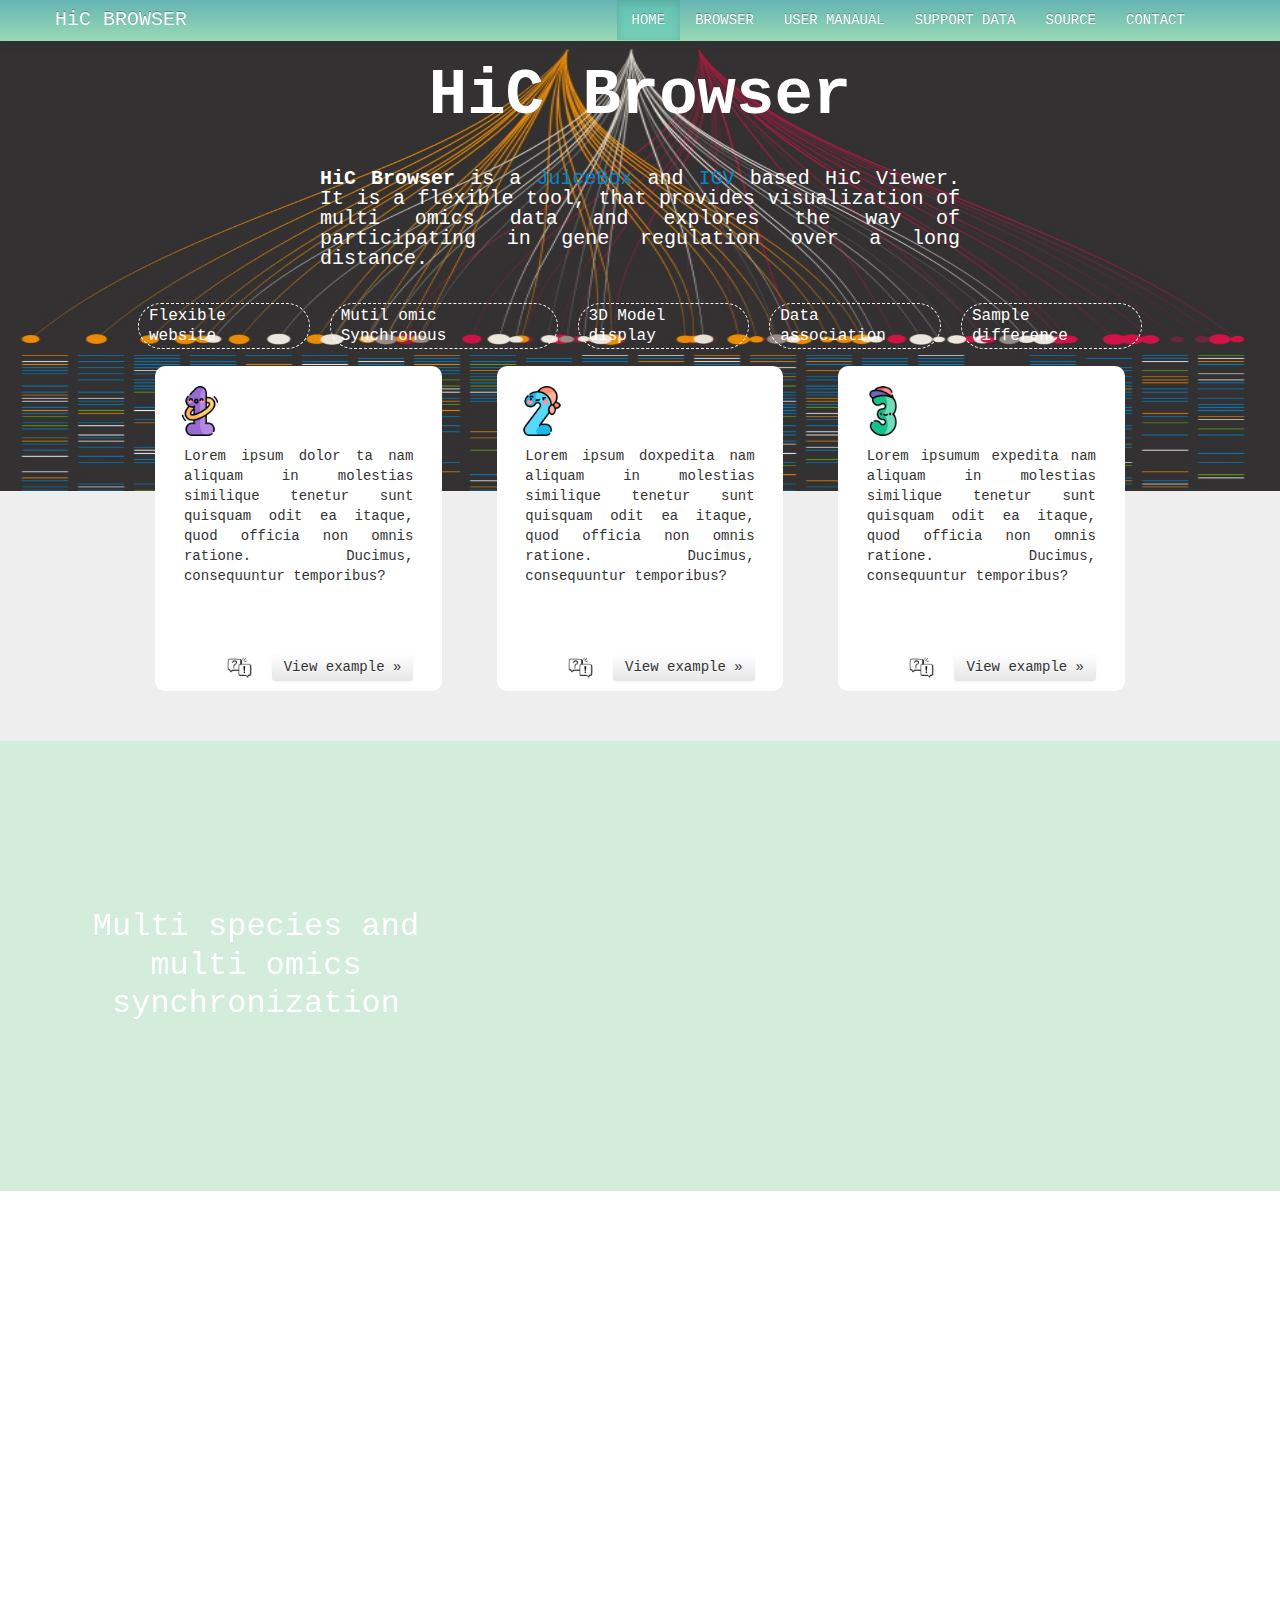
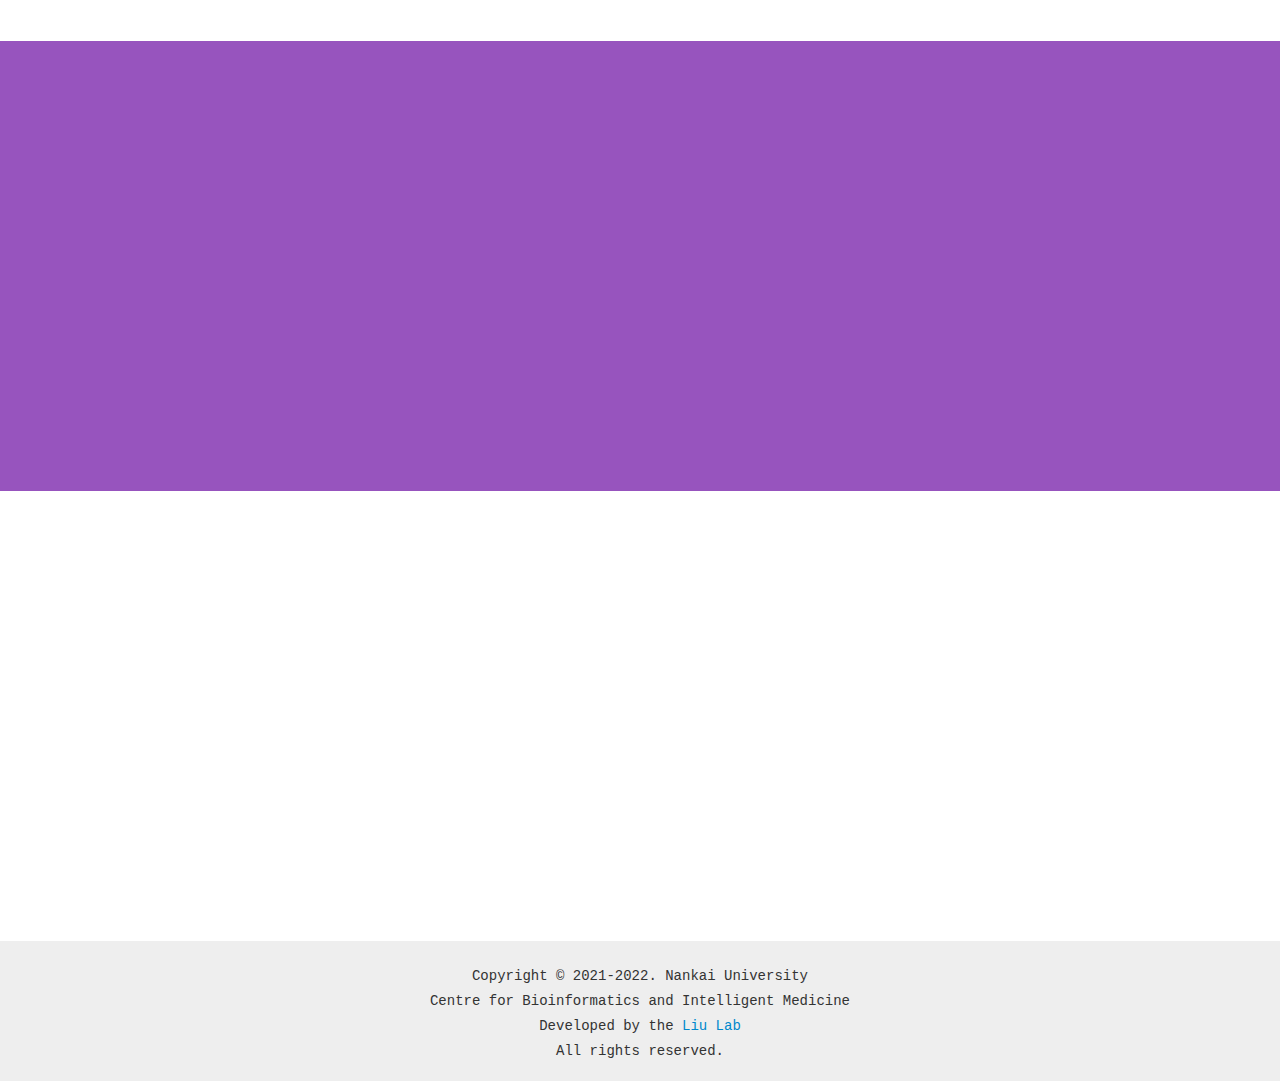
==== index.html @ 66b02592 "2022-11-15" ====
<!DOCTYPE html>
<html lang="en">
<head>
	<meta http-equiv="content-type" content="text/html; charset=UTF-8">
	<title>HiC Browser: a JuiceBox and IGV based viewer</title>
	<meta name="description" content="A new JavaScript library. It processes lists and produces Venn diagrams. It handles up to six input lists and presents results using classical or Edwards-Venn layouts. User interactions can be controlled and customized. Finally, jvenn can easily be embeded in a web page, allowing to have dynamic Venn diagrams."> 
	
	<meta name="viewport" content="width=device-width,initial-scale=1.0, minimum-scale=1.0, maximum-scalable=no"/>
	<!-- Les styles -->
	<link href="css/bootstrap.css" rel="stylesheet" media="screen">
	<link href="css/docs.css" rel="stylesheet" media="screen">
	<link href="css/prettify.css" rel="stylesheet" media="screen">
	<link href="css/bootstrap-responsive.css" rel="stylesheet" media="screen">
	<script type="text/javascript" src="js/jquery.min.js"></script>
	<script src="js/bootstrap.min.js"></script>
	<script src="js/prettify.js"></script>
	<link href="css/bootstrap.css" rel="stylesheet" media="screen">
	<link href="css/bootstrap-responsive.css" rel="stylesheet" media="screen">
	<script src="js/scrollreveal.min.js"></script>
	<style>
		body{
			overflow-x: hidden;
		}
	</style>
</head>
<body>
	<div class="navbar navbar-inverse navbar-fixed-top">
      	<div class="navbar-inner">
			<div class="container">
				<button type="button" class="btn btn-navbar" data-toggle="collapse" data-target=".nav-collapse">
					<span class="icon-bar"></span>
					<span class="icon-bar"></span>
					<span class="icon-bar"></span>
				</button>
				<a class="brand" href="./index.html">HiC BROWSER</a>
				<div class="nav-collapse collapse">
					<ul class="nav">
						<li class="active"><a href="./index.html">HOME</a></li>
						<li><a href="">BROWSER</a></li>
						<li><a href="./usermanual.html">USER MANAUAL</a></li>
						<li><a href="./data.html">SUPPORT DATA</a></li>
						<li><a href="">SOURCE</a></li>
						<li><a href="./contact.html">CONTACT</a></li>
					</ul>
				</div><!--/.nav-collapse -->
			</div>
		</div>
	</div>
	
	<div class="index-container">
		<div class="index-area1">
			<div class="area1-img">
				<img alt="banner" class="bannerBack" src="./img/bg01.jpg">
			</div>
			<div class="area1-info">
				<div class="area1-title">
					HiC Browser
				</div>
				<div class="area1-content">
					<span>
						<b>HiC Browser</b> is a <a href="http://www.aidenlab.org/juicebox/" target="_blank">JuiceBox</a> and 
						<a href=https://igv.org/" target="_blank">IGV</a> based HiC Viewer. 
						It is a flexible tool, that provides visualization of multi omics data and explores the way of participating in gene regulation over a long distance.
					</span>
				</div>
				<div class="area1-feature">
					<span>Flexible website</span>
					<span>Mutil omic Synchronous</span>
					<span>3D Model display</span>
					<span>Data association</span>
					<span>Sample difference</span>
				</div>
			</div>
			<div class="area1-cases">
				<div class="case">
					<div class="case-index">
						<img src="./img/1.png" alt="" class="src">
					</div>
					<div class="case-info">
						Lorem ipsum dolor ta nam aliquam in molestias similique tenetur sunt quisquam odit ea itaque, quod officia non omnis ratione. Ducimus, consequuntur temporibus?
					</div>
					<div class="case-go">
						<div class="case-tooltip" title="Read the user manual first!">
							<img src="./img/queries.png" alt="">
						</div>
						<a class="btn" href="">View example &raquo;</a>
					</div>
				</div>
				<div class="case">
					<div class="case-index">
						<img src="./img/2.png" alt="" class="src">
					</div>
					<div class="case-info">
						Lorem ipsum doxpedita nam aliquam in molestias similique tenetur sunt quisquam odit ea itaque, quod officia non omnis ratione. Ducimus, consequuntur temporibus?
					</div>
					<div class="case-go">
						<div class="case-tooltip" title="Read the user manual first!">
							<img src="./img/queries.png" alt="">
						</div>
						<a class="btn" href="">View example &raquo;</a>
					</div>
				</div>
				<div class="case">
					<div class="case-index">
						<img src="./img/3.png" alt="" class="src">
					</div>
					<div class="case-info">
						Lorem ipsumum expedita nam aliquam in molestias similique tenetur sunt quisquam odit ea itaque, quod officia non omnis ratione. Ducimus, consequuntur temporibus?
					</div>
					<div class="case-go">
						<div class="case-tooltip" title="Read the user manual first!">
							<img src="./img/queries.png" alt="">
						</div>
						<a class="btn" href="">View example &raquo;</a>
					</div>
				</div>
			</div>
		</div>
		<div class="index-area2">
			<div class="index-subtitle">
				<span>Multi species and multi omics synchronization</span>
			</div>
			<div class="index-img">
				<div class="img-box">
					<img class="img-fluid" src="./img/bg2.gif" alt="">
				</div>
			</div>
		</div>
		<div class="index-area3">
			<div class="index-img">
				<div class="img-box">
					<img class="img-fluid" src="./img/bg3.png" alt="">
				</div>
			</div>
			<div class="index-subtitle">
				<span>3D model viewer and synchronization</span>
			</div>
		</div>
		<div class="index-area5">
			<div class="index-subtitle">
				<span>Sampling variation</span>
			</div>
			<div class="index-img">
				<div class="img-box">
					<img class="img-fluid" src="./img/bg5.png" alt="">
				</div>
			</div>
		</div>
		<div class="index-area4">
			<div class="index-img">
				<div class="img-box">
					<img class="img-fluid" src="./img/bg4.png" alt="">
				</div>
			</div>
			<div class="index-subtitle">
				<span>Data association</span>
			</div>
		</div>
		
		<footer class="footer">
			<div>Copyright © 2021-2022. Nankai University</div>
			<div>Centre for Bioinformatics and Intelligent Medicine</div>
			<div>Developed by the <a href="http://bio.nankai.edu.cn" target="_blank">Liu Lab</a></div>
			<div>All rights reserved.</div>
		</footer>
    </div>
	<script>
		 let w = window.innerWidth;
		 if(w >= 900){
			const sr = ScrollReveal({
			origin: 'top',
			distance: '60px',
			duration: 2500,
			delay: 400,
			reset: false
		});
		sr.reveal(`.index-subtitle`, {delay:500, origin:"left"});
		sr.reveal(`.index-img`, {delay:700, origin:"right"});
		}
	</script>
</body>
</html>
---- css/docs.css ----
/*大屏幕*/
@media screen and (min-width: 1450px){
  .navbar .nav{
    margin-left: 40% !important;
  }
}

/*中型屏幕*/
@media screen and (max-width:1449px) and (min-width: 1200px){
  .navbar .nav{
    margin-left: 35% !important;
  }
  .area1-info .area1-feature span{
    font-size: 16px !important;
  }
}

/*mac pad等*/
@media screen and (max-width:1199px) and (min-width: 980px){
  .navbar .nav{
    margin-left: 20% !important;
  }
}

/*手机端*/
@media screen and (max-width: 1000px){
  .bs-docs-sidebar{
    display: none !important;
  }
  .span9{
    margin-left: calc(50% - 269px);
  }
  .index-area1{
    height: 300px !important;
  }
  .index-area1 .area1-info .area1-title{
    font-size: 2rem;
  }

  .index-area1 .area1-img{
    height: 300px !important;
  }
  .index-area1 .area1-content{
    display: none;
  }
  .index-area1 .area1-title{
    margin-top: 30%;
  }
  .index-area1 .area1-cases{
    display: none !important;
  }

  .area1-info .area1-feature{
    display: none !important;
  }
  .index-area2{
    flex-direction: column;
  }
  .index-area3{
    flex-direction: column;
  }
  .index-area4{
    flex-direction: column;
  }
  .index-area5{
    flex-direction: column;
  }
  .index-subtitle{
    width: 100% !important;
  }
  .index-img{
    height: 100% !important;
    width: 100% !important;
  }

  .index-img .img-box{
    height: 100%;
    width: 100%;
  }
}

html, body{
  font-family: Monaco, Menlo, Consolas, "Courier New", monospace;
  cursor: default;
  position: relative;
}

body::-webkit-scrollbar{
  width: 2px;
}

body::-webkit-scrollbar-track{
  background: rgba(0, 0, 0, .1);
  margin-top: 3px;
  margin-bottom: 3px;
}

body::-webkit-scrollbar-thumb{
  background: #299dcfc5;
}


.navbar .nav > li:hover{
  background: #64c9b6a6;
}
.footer{
  margin-top: 20px;
  margin-bottom: 20px;
  display: flex;
  flex-direction: column;
  align-items: center;
  justify-content: center;
}

.footer div{
  margin-top: 5px;
}

.contact-box {
  cursor: default;
  width: 100%;
  min-height: 60px;
  height: auto;
  margin-bottom: 30px;
  font-size: 18px;
  font-weight: 200;
  line-height: 30px;
  color: inherit;
  box-shadow: 0 5px 20px rgba(0,0,0,0.1);
  background-color: #fff;
  -webkit-border-radius: 10px;
     -moz-border-radius: 10px;
          border-radius: 10px;
}

.contact-card{
  position:relative;
  width:90%;
  margin-left:auto;
  margin-right: auto;
  margin-bottom: 10px;
  margin-top: 10px;
  padding-top: 15px;
  padding-bottom: 15px;
}

.index-box{
  cursor: default;
  width: 100%;
  min-height: 60px;
  height: auto;
  margin-bottom: 30px;
  margin-top: 100px;
  font-size: 18px;
  font-weight: 200;
  line-height: 30px;
  color: inherit;
  box-shadow: 0 5px 20px rgba(0,0,0,0.1);
  background-color: #fff;
  -webkit-border-radius: 10px;
     -moz-border-radius: 10px;
          border-radius: 10px;
}

.index-box .index-title{
  font-size: 3rem;
  font-weight: 600;
  padding-top: 20px;
  padding-left: 3%;
  padding-bottom: 20px;
}

.index-box .index-content{
  width: 94%;
  margin-left: auto;
  margin-right: auto;
}

.index-box .index-cite{
  position:relative;
  width: 96%;
  margin-left: auto;
  margin-right: auto;
  height: auto;
  padding:0px 5px 0 5px;
  background-color:#eee;
  border:1px solid lightgrey;
  border-radius:5px;
  margin-bottom: 0px;
}

.index-area1{
  margin-top: 41px;
  width: 100%;
  height: 650px;
  display: flex;
  flex-direction: column;
  justify-content: space-between;
  align-items: center;
  transform: translate(0,0);
}

.index-area1 .area1-info{
  width: 100%;
  height: 50%;
  display: flex;
  flex-direction: column;
  align-items: center;
  justify-content: space-around;
}

.area1-info .area1-title{
  font-size: 4rem;
  font-weight: 800;
  line-height: 1.2;
  color: white;
}
.area1-info .area1-content{
  width: 50%;
  font-size: 20px;
  text-align: justify;
  color: white;
}

.area1-info .area1-feature{
  width: 80%;
  color: white;
  display: flex;
  align-items: center;
  justify-content: center;
}


.area1-info .area1-feature span{
  font-size: 18px;
  margin-left: 10px;
  margin-right: 10px;
  padding-left: 10px;
  padding-right: 10px;
  padding-top: 2px;
  padding-bottom: 2px;
  border: 1px dashed #fff;
  border-radius: 3rem;
}
.area1-info .area1-feature span:hover{
  background-color: rgb(77, 122, 163);
}

.index-area1 .area1-cases{
  height: 50%;
  width: 80%;
  display: flex;
  flex-direction: row;
  align-items: center;
  justify-content: space-around;
}

.case{
  cursor: pointer;
  width: 28%;
  height: 100%;
  background-color: white;
  border-radius: 10px;
  display: flex;
  flex-direction: column;
}


.case .case-index{
  margin-left: 20px;
  margin-top: 20px;
  height: 50px;
  width: 50px;
}

.case .case-info{
  width: 80%;
  height: 80%;
  margin-left: auto;
  margin-right: auto;
  margin-top: 10px;
  text-align: justify;
  overflow: hidden;
}

.case .case-go{
  margin-bottom: 10px;
  width: 80%;
  margin-left: auto;
  margin-right: auto;
  display: flex;
  justify-content: flex-end;
  align-items: center;
}
.case-tooltip{
  width: 25px;
  height: 25px;
  margin-right: 20px;
  cursor: help;
}
.index-area1 .area1-img{
  position: absolute;
  top: 0px;
  height: 450px;
  width: 100%;
  overflow: hidden;
  z-index: -1;
}
.area1-img .bannerBack{
  width: 100%;
  height: 100%;
  position: absolute;
  bottom: 0px;
  z-index: -1;
}

.index-area2{
  width: 100%;
  height: 450px;
  background-color: #d4edda;
  display: flex;
  margin-top: 50px;
}

.index-subtitle{
  width: 40%;
  display: flex;
  align-items: center;
  justify-content: center;
}

.index-subtitle span{
  font-size: 2rem;
  line-height: 1.2;
  color: white;
  margin: 50px;
  text-align: center;
}

.index-img{
  width: 60%;
  display: flex;
  align-items: center;
  justify-content: center;
}

.img-box{
  overflow: hidden;
  display: flex;
  align-items: center;
  justify-content: center;
  height: 80%;
  width: 80%;
}

.index-img img{
  width: 80%;
  margin-left: auto;
  margin-right: auto;
  border-radius: 8px;
}

.index-area3{
  width: 100%;
  height: 450px;
  background-color: white;
  display: flex;
}

.index-area3 .index-subtitle span{
  color: black !important;
}

.index-area4{
  width: 100%;
  height: 450px;
  background-color: white;
  display: flex;
  color: black;
}
.index-area4 .index-subtitle span{
  color: black !important;
}

.index-area5{
  width: 100%;
  height: 450px;
  background-color: rgb(151, 84, 190);
  display: flex;
}

section {
  margin-top: 30px;
  background-color: white;
  border-radius: 10px;
  box-shadow: 0 5px 20px rgba(0,0,0,0.05);
  padding-left: 20px;
  padding-right: 20px;
  padding-bottom: 10px;
  cursor: default;
}
.warning{
  color: red;
}
.info{
  color: #cbaa0b;
}
section > h4{
  font-size: 20px;
  padding-bottom: 4px;
  padding-top: 10px;
  padding-bottom: 10px;
}
.bghl{
  background-color: rgba(224, 66, 74, 0.281);
  padding-left: 10px;
  padding-right: 10px;
  padding-top: 2px;
  padding-bottom: 2px;
}
.span9{
  margin-top: 40px;
}

section > .page-header{
    font-size: 32px;
    font-weight: bold;
    margin-bottom: 12px;
    padding-bottom: 4px;
    border-bottom-color: #F8CBAD;
    border-bottom-style: solid;
    border-bottom-width: medium;
    padding-top: 20px;
    padding-left: 20px;
    padding-bottom: 20px;
}
section > .page-header,
section > .lead {
  color: #5a5a5a;
}
section > ul li {
  margin-bottom: 5px;
}
.page-header span{
  font-size: 10px;
  margin-left: 0%;
}
.ref{
  width: 10px;
  height: 10px;
  color: blue;
  cursor: pointer;
}
.div-table{
  width: 98%;
  padding-top: 10px;
  padding-bottom: 10px;
  padding-left: 7px;
  padding-right: 7px;
  background-color: #f7f7f9;
  border-radius: 5px;
  display: flex;
  align-items: center;
  justify-content: space-between;
  margin-bottom: 10px;
  margin-top: 10px;
  font-family: Monaco, Menlo, Consolas, "Courier New", monospace;
  flex-direction: column;
  border: 1px solid rgb(214, 214, 214);
}

.div-line{
  margin-top: 5px;
  width: 100%;
  display: flex;
  flex-direction: row;
}
.div-line span{
  overflow: hidden;
  white-space: nowrap;
  padding-left: 15px;
  padding-right: 15px;
  text-overflow: ellipsis;
}

.div-line .line{
  width: 100%;
  height: 1px;
  background-color: #eee;
}
.div-line span:nth-child(1){
  text-align: left;
  width: 13%;
  cursor: default;
}
.div-line span:nth-child(2){
  text-align: left;
  width: 62%;
  cursor: pointer;
}
.div-line span:nth-child(3){
  text-align: left;
  width: 25%;
  cursor: pointer;
}
/* Social proof buttons from GitHub & Twitter */
.bs-docs-social {
  padding: 15px 0;
  text-align: center;
  background-color: #f5f5f5;
  border-top: 1px solid #fff;
  border-bottom: 1px solid #ddd;
}

/* Quick links on Home */
.bs-docs-social-buttons {
  margin-left: 0;
  margin-bottom: 0;
  padding-left: 0;
  list-style: none;
}
.bs-docs-social-buttons li {
  display: inline-block;
  padding: 5px 8px;
  line-height: 1;
  *display: inline;
  *zoom: 1;
}

/* Base class */
.bs-docs-example {
  position: relative;
  margin: 15px 0;
  padding: 39px 19px 14px;
  *padding-top: 19px;
  background-color: #fff;
  border: 1px solid #ddd;
  -webkit-border-radius: 4px;
     -moz-border-radius: 4px;
          border-radius: 4px;
}

/* Echo out a label for the example */
.bs-docs-example:after {
  content: "Example";
  position: absolute;
  top: -1px;
  left: -1px;
  padding: 3px 7px;
  font-size: 12px;
  font-weight: bold;
  background-color: #f5f5f5;
  border: 1px solid #ddd;
  color: #9da0a4;
  -webkit-border-radius: 4px 0 4px 0;
     -moz-border-radius: 4px 0 4px 0;
          border-radius: 4px 0 4px 0;
}

/* Remove spacing between an example and it's code */
.bs-docs-example + .prettyprint {
  margin-top: -20px;
  padding-top: 15px;
}

/* Tweak examples
------------------------- */
.bs-docs-example > p:last-child {
  margin-bottom: 0;
}
.bs-docs-example .table,
.bs-docs-example .progress,
.bs-docs-example .well,
.bs-docs-example .alert,
.bs-docs-example .hero-unit,
.bs-docs-example .pagination,
.bs-docs-example .navbar,
.bs-docs-example > .nav,
.bs-docs-example blockquote {
  margin-bottom: 5px;
}
.bs-docs-example .pagination {
  margin-top: 0;
}
.bs-navbar-top-example,
.bs-navbar-bottom-example {
  z-index: 1;
  padding: 0;
  height: 90px;
  overflow: hidden; /* cut the drop shadows off */
}
.bs-navbar-top-example .navbar-fixed-top,
.bs-navbar-bottom-example .navbar-fixed-bottom {
  margin-left: 0;
  margin-right: 0;
}
.bs-navbar-top-example {
  -webkit-border-radius: 0 0 4px 4px;
     -moz-border-radius: 0 0 4px 4px;
          border-radius: 0 0 4px 4px;
}
.bs-navbar-top-example:after {
  top: auto;
  bottom: -1px;
  -webkit-border-radius: 0 4px 0 4px;
     -moz-border-radius: 0 4px 0 4px;
          border-radius: 0 4px 0 4px;
}
.bs-navbar-bottom-example {
  -webkit-border-radius: 4px 4px 0 0;
     -moz-border-radius: 4px 4px 0 0;
          border-radius: 4px 4px 0 0;
}
.bs-navbar-bottom-example .navbar {
  margin-bottom: 0;
}
form.bs-docs-example {
  padding-bottom: 19px;
}

/* Images */
.bs-docs-example-images img {
  margin: 10px;
  display: inline-block;
}

/* Tooltips */
.bs-docs-tooltip-examples {
  text-align: center;
  margin: 0 0 10px;
  list-style: none;
}
.bs-docs-tooltip-examples li {
  display: inline;
  padding: 0 10px;
}

/* Popovers */
.bs-docs-example-popover {
  padding-bottom: 24px;
  background-color: #f9f9f9;
}
.bs-docs-example-popover .popover {
  position: relative;
  display: block;
  float: left;
  width: 260px;
  margin: 20px;
}

/* Dropdowns */
.bs-docs-example-submenus {
  min-height: 180px;
}
.bs-docs-example-submenus > .pull-left + .pull-left {
  margin-left: 20px;
}
.bs-docs-example-submenus .dropup > .dropdown-menu,
.bs-docs-example-submenus .dropdown > .dropdown-menu {
  display: block;
  position: static;
  margin-bottom: 5px;
  *width: 180px;
}

/* Sidenav for Docs
-------------------------------------------------- */

.bs-docs-sidenav {
  width: 228px;
  margin: 30px 0 0;
  padding: 0;
  background-color: #fff;
  -webkit-border-radius: 6px;
     -moz-border-radius: 6px;
          border-radius: 6px;
  -webkit-box-shadow: 0 1px 4px rgba(0,0,0,.065);
     -moz-box-shadow: 0 1px 4px rgba(0,0,0,.065);
          box-shadow: 0 1px 4px rgba(0,0,0,.065);
}
.bs-docs-sidenav > li > a {
  display: block;
  width: 190px \9;
  margin: 0 0 -1px;
  padding: 8px 14px;
  border: 1px solid #e5e5e5;
}
.bs-docs-sidenav > li:first-child > a {
  -webkit-border-radius: 6px 6px 0 0;
     -moz-border-radius: 6px 6px 0 0;
          border-radius: 6px 6px 0 0;
}
.bs-docs-sidenav > li:last-child > a {
  -webkit-border-radius: 0 0 6px 6px;
     -moz-border-radius: 0 0 6px 6px;
          border-radius: 0 0 6px 6px;
}
.bs-docs-sidenav > .active > a {
  position: relative;
  z-index: 2;
  padding: 9px 15px;
  border: 0;
  text-shadow: 0 1px 0 rgba(0,0,0,.15);
  -webkit-box-shadow: inset 1px 0 0 rgba(0,0,0,.1), inset -1px 0 0 rgba(0,0,0,.1);
     -moz-box-shadow: inset 1px 0 0 rgba(0,0,0,.1), inset -1px 0 0 rgba(0,0,0,.1);
          box-shadow: inset 1px 0 0 rgba(0,0,0,.1), inset -1px 0 0 rgba(0,0,0,.1);
}
/* Chevrons */
.bs-docs-sidenav .icon-chevron-right {
  float: right;
  margin-top: 2px;
  margin-right: -6px;
  opacity: .25;
}
.bs-docs-sidenav > li > a:hover {
  background-color: #f5f5f5;
}
.bs-docs-sidenav a:hover .icon-chevron-right {
  opacity: .5;
}
.bs-docs-sidenav .active .icon-chevron-right,
.bs-docs-sidenav .active a:hover .icon-chevron-right {
  background-image: url(../img/glyphicons-halflings-white.png);
  opacity: 1;
}
.bs-docs-sidenav.affix {
  top: 40px;
}
.bs-docs-sidenav.affix-bottom {
  position: absolute;
  top: auto;
  bottom: 270px;
}
---- css/prettify.css ----
.com { color: #93a1a1; }
.lit { color: #195f91; }
.pun, .opn, .clo { color: #93a1a1; }
.fun { color: #dc322f; }
.str, .atv { color: #D14; }
.kwd, .prettyprint .tag { color: #1e347b; }
.typ, .atn, .dec, .var { color: teal; }
.pln { color: #48484c; }

.prettyprint {
  padding: 8px;
  background-color: #f7f7f9;
  border: 1px solid #e1e1e8;
}
.prettyprint.linenums {
  -webkit-box-shadow: inset 40px 0 0 #fbfbfc, inset 41px 0 0 #ececf0;
     -moz-box-shadow: inset 40px 0 0 #fbfbfc, inset 41px 0 0 #ececf0;
          box-shadow: inset 40px 0 0 #fbfbfc, inset 41px 0 0 #ececf0;
}

/* Specify class=linenums on a pre to get line numbering */
ol.linenums {
  margin: 0 0 0 33px; /* IE indents via margin-left */
}
ol.linenums li {
  padding-left: 12px;
  color: #bebec5;
  line-height: 20px;
  text-shadow: 0 1px 0 #fff;
}
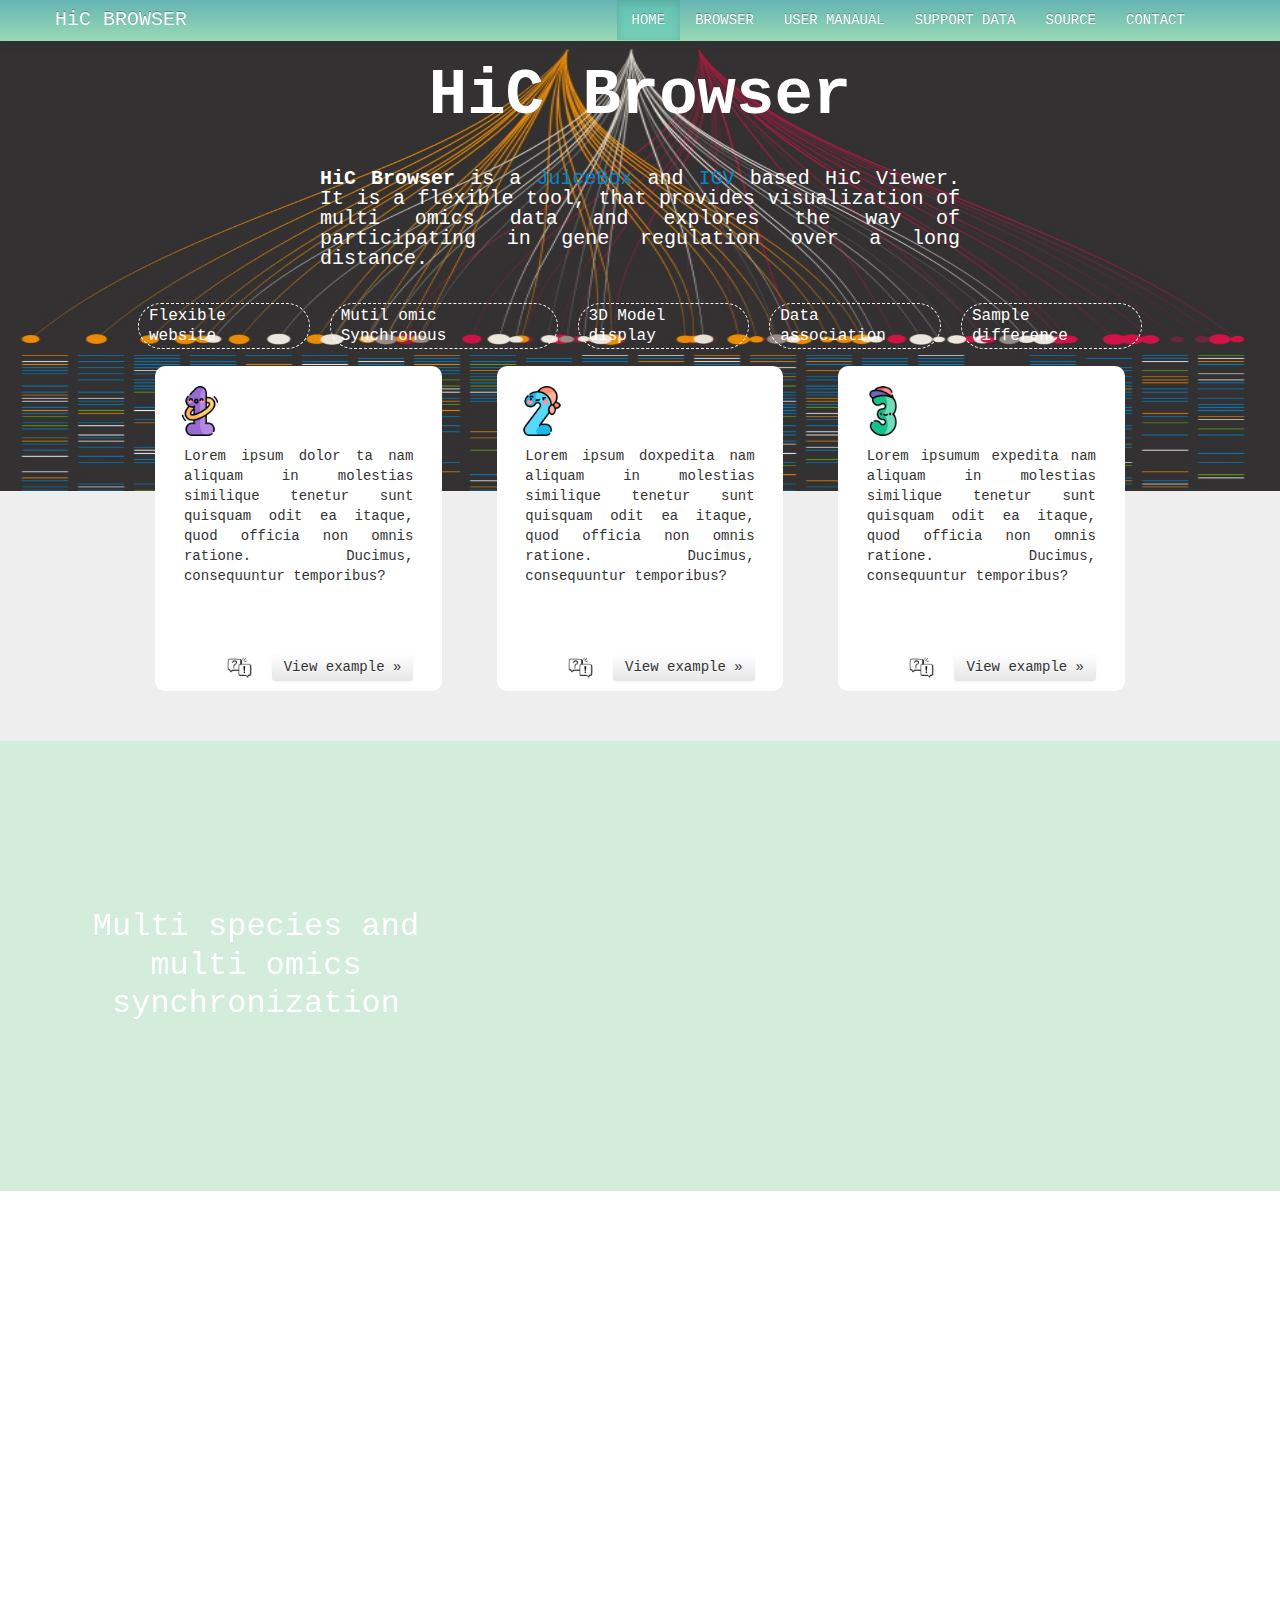
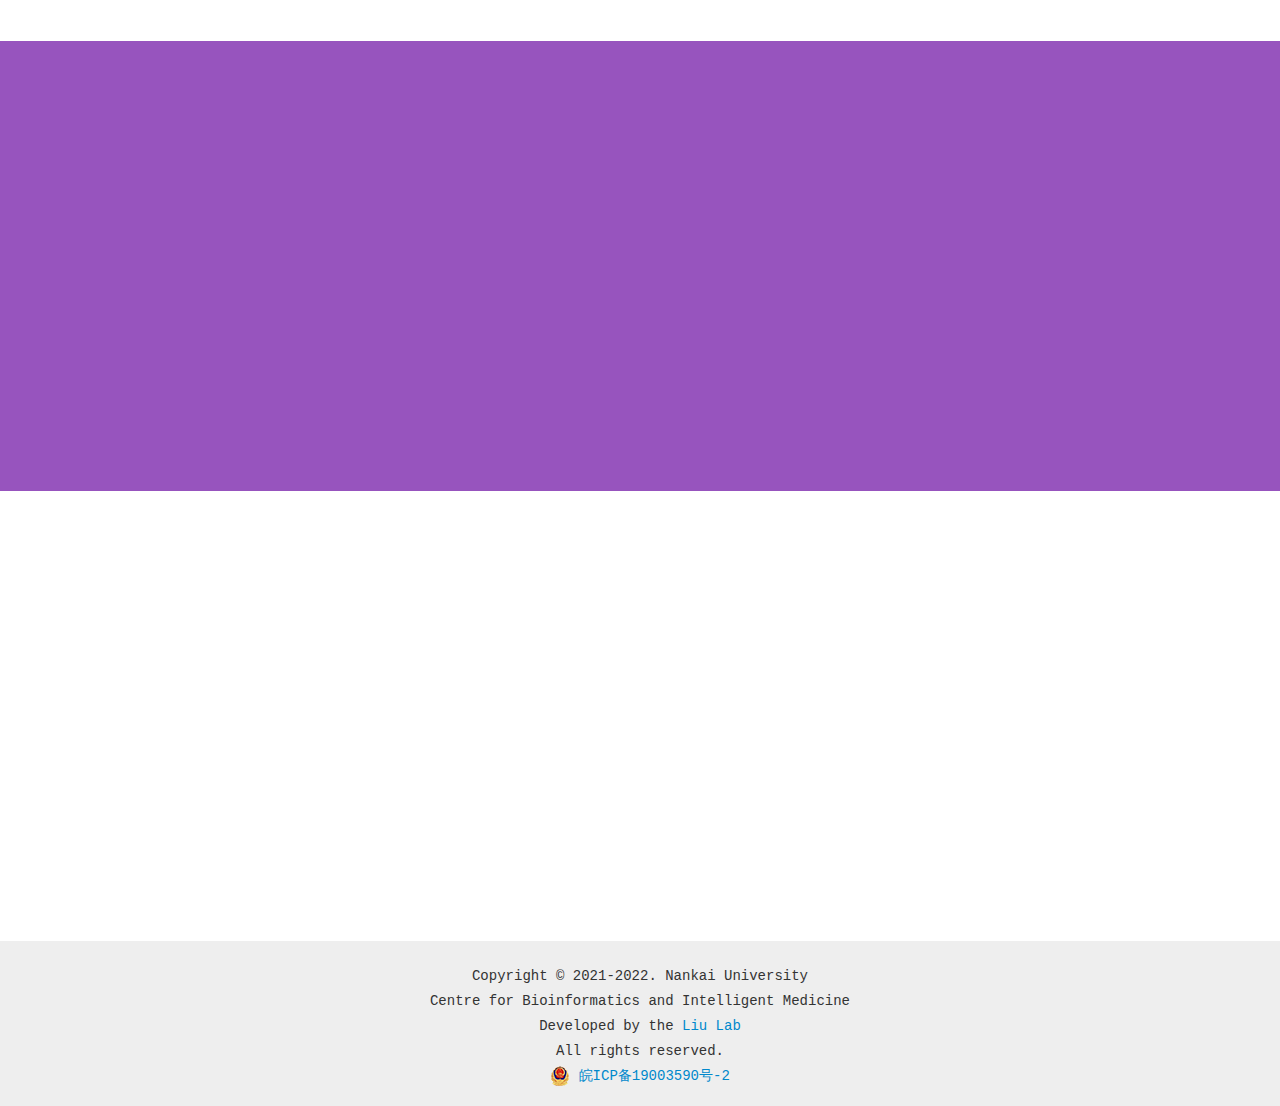
==== commit 52a0209f: "2022-11-18" ====
--- a/index.html
+++ b/index.html
@@ -39,7 +39,7 @@
 						<li><a href="">BROWSER</a></li>
 						<li><a href="./usermanual.html">USER MANAUAL</a></li>
 						<li><a href="./data.html">SUPPORT DATA</a></li>
-						<li><a href="">SOURCE</a></li>
+						<li><a href="https://github.com/nkulpj/hicbrowser" target="_blank">SOURCE</a></li>
 						<li><a href="./contact.html">CONTACT</a></li>
 					</ul>
 				</div><!--/.nav-collapse -->
@@ -162,6 +162,12 @@
 			<div>Centre for Bioinformatics and Intelligent Medicine</div>
 			<div>Developed by the <a href="http://bio.nankai.edu.cn" target="_blank">Liu Lab</a></div>
 			<div>All rights reserved.</div>
+			<div class="beian">
+                <a href="https://beian.miit.gov.cn/" target="_blank">
+                    <img src="./img/beian.png">
+                    <span>皖ICP备19003590号-2</span>
+                </a>
+            </div>
 		</footer>
     </div>
 	<script>
--- a/css/docs.css
+++ b/css/docs.css
@@ -263,6 +263,11 @@
   border-radius: 10px;
   display: flex;
   flex-direction: column;
+  transition: transform 0.5s ease-in-out;
+}
+
+.case:hover{
+  transform: translateY(-10px);
 }
 
 
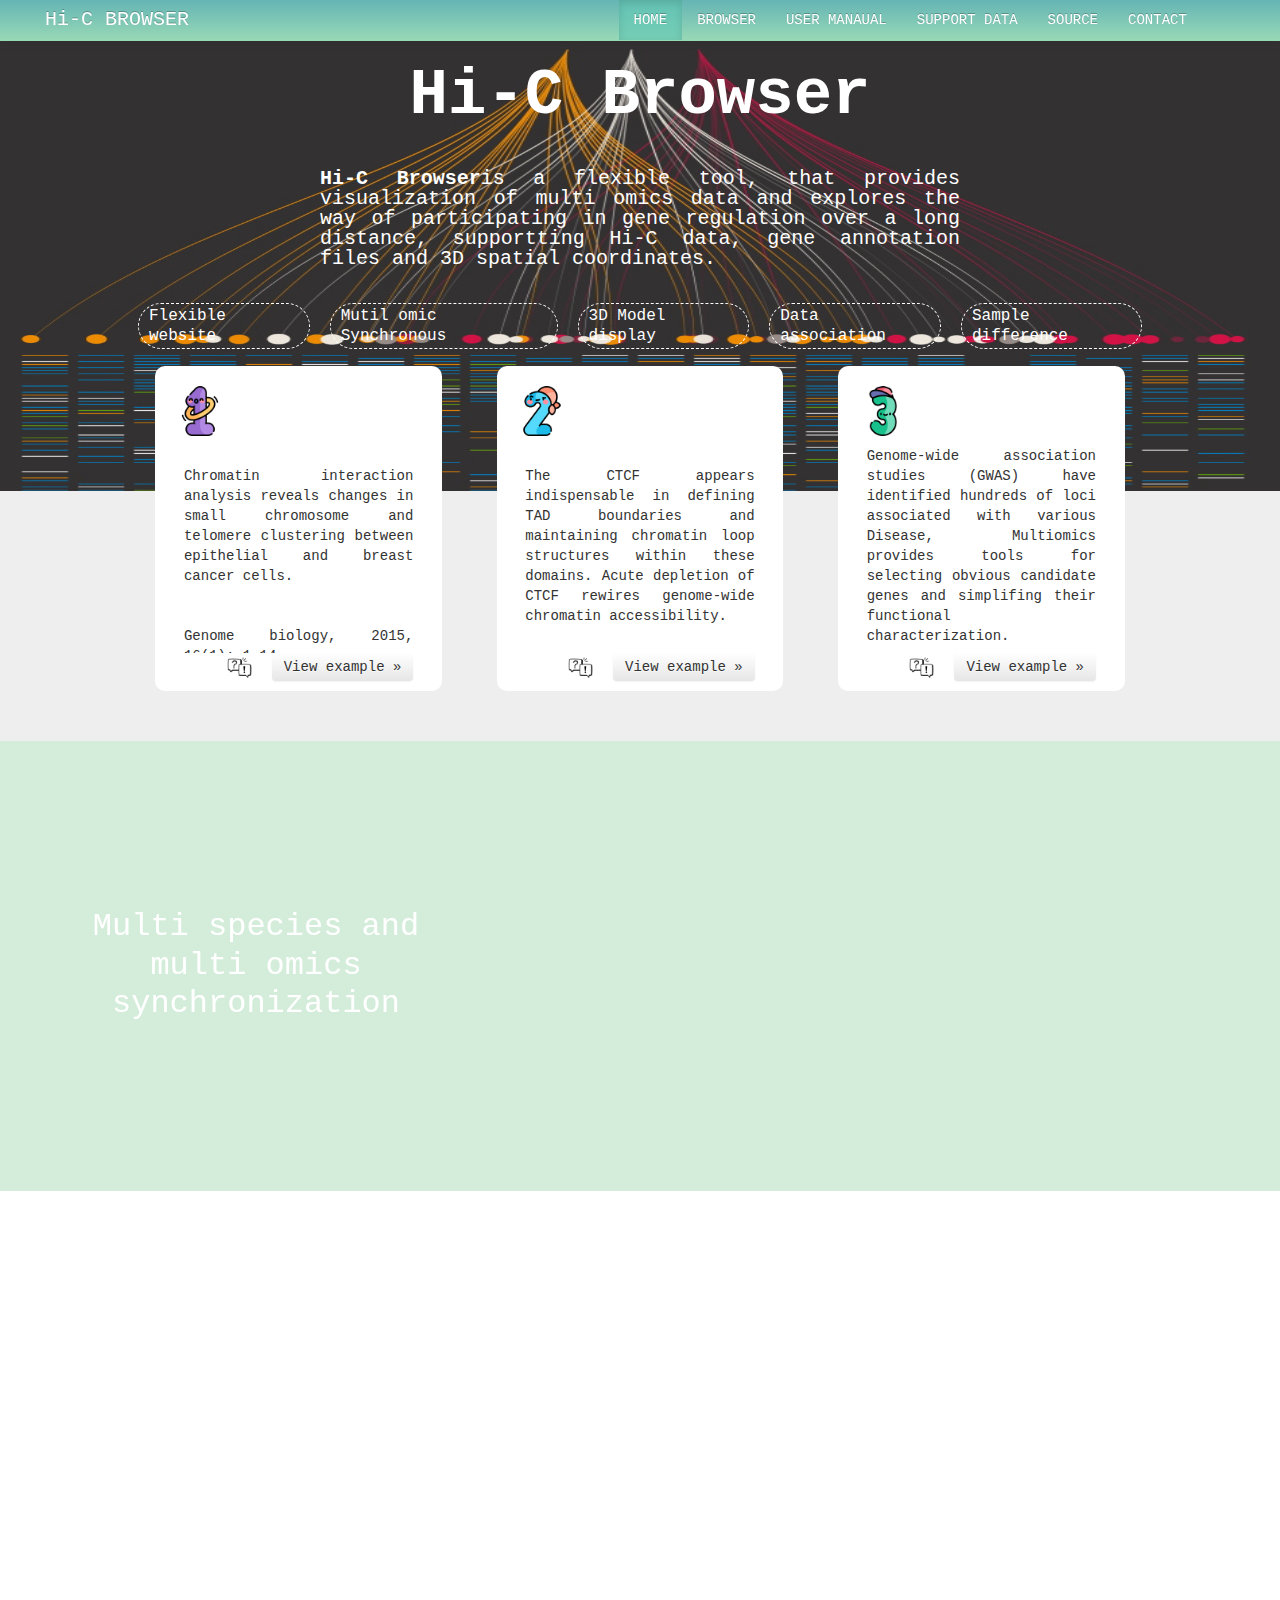
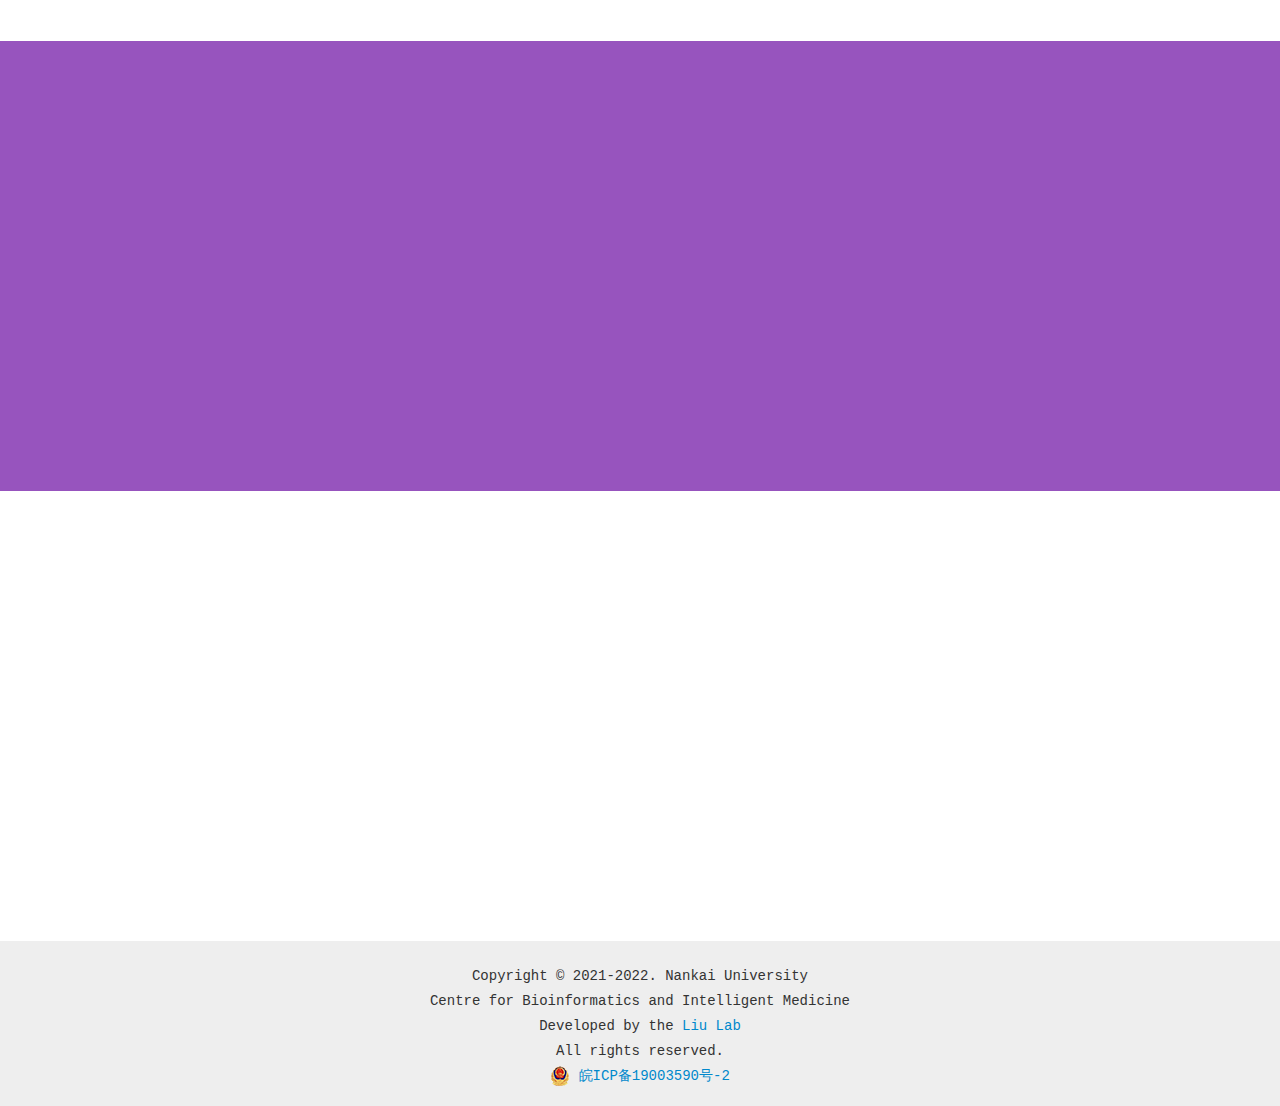
==== commit e5331cd5: "2022-11-24" ====
--- a/index.html
+++ b/index.html
@@ -2,7 +2,7 @@
 <html lang="en">
 <head>
 	<meta http-equiv="content-type" content="text/html; charset=UTF-8">
-	<title>HiC Browser: a JuiceBox and IGV based viewer</title>
+	<title>Hi-C Browser: a Flexible and Synchronous Multi Omics Browser </title>
 	<meta name="description" content="A new JavaScript library. It processes lists and produces Venn diagrams. It handles up to six input lists and presents results using classical or Edwards-Venn layouts. User interactions can be controlled and customized. Finally, jvenn can easily be embeded in a web page, allowing to have dynamic Venn diagrams."> 
 	
 	<meta name="viewport" content="width=device-width,initial-scale=1.0, minimum-scale=1.0, maximum-scalable=no"/>
@@ -32,11 +32,11 @@
 					<span class="icon-bar"></span>
 					<span class="icon-bar"></span>
 				</button>
-				<a class="brand" href="./index.html">HiC BROWSER</a>
+				<a class="brand" href="./index.html">Hi-C BROWSER</a>
 				<div class="nav-collapse collapse">
 					<ul class="nav">
 						<li class="active"><a href="./index.html">HOME</a></li>
-						<li><a href="">BROWSER</a></li>
+						<li><a href="/browser" target="_blank">BROWSER</a></li>
 						<li><a href="./usermanual.html">USER MANAUAL</a></li>
 						<li><a href="./data.html">SUPPORT DATA</a></li>
 						<li><a href="https://github.com/nkulpj/hicbrowser" target="_blank">SOURCE</a></li>
@@ -54,13 +54,12 @@
 			</div>
 			<div class="area1-info">
 				<div class="area1-title">
-					HiC Browser
+					Hi-C Browser
 				</div>
 				<div class="area1-content">
 					<span>
-						<b>HiC Browser</b> is a <a href="http://www.aidenlab.org/juicebox/" target="_blank">JuiceBox</a> and 
-						<a href=https://igv.org/" target="_blank">IGV</a> based HiC Viewer. 
-						It is a flexible tool, that provides visualization of multi omics data and explores the way of participating in gene regulation over a long distance.
+						<b>Hi-C Browser</b>is a flexible tool, that provides visualization of multi omics data and explores the way of participating in gene regulation over a long distance,
+						supportting Hi-C data, gene annotation files and 3D spatial coordinates.
 					</span>
 				</div>
 				<div class="area1-feature">
@@ -77,13 +76,17 @@
 						<img src="./img/1.png" alt="" class="src">
 					</div>
 					<div class="case-info">
-						Lorem ipsum dolor ta nam aliquam in molestias similique tenetur sunt quisquam odit ea itaque, quod officia non omnis ratione. Ducimus, consequuntur temporibus?
+
+						<br>
+						Chromatin interaction analysis reveals changes in small chromosome and telomere clustering between epithelial and breast cancer cells.
+						<hr>
+						Genome biology, 2015, 16(1): 1-14.
 					</div>
 					<div class="case-go">
 						<div class="case-tooltip" title="Read the user manual first!">
 							<img src="./img/queries.png" alt="">
 						</div>
-						<a class="btn" href="">View example &raquo;</a>
+						<a class="btn" href="/browser?example=100010" target="_blank">View example &raquo;</a>
 					</div>
 				</div>
 				<div class="case">
@@ -91,13 +94,15 @@
 						<img src="./img/2.png" alt="" class="src">
 					</div>
 					<div class="case-info">
-						Lorem ipsum doxpedita nam aliquam in molestias similique tenetur sunt quisquam odit ea itaque, quod officia non omnis ratione. Ducimus, consequuntur temporibus?
+						<br>
+						The CTCF appears indispensable in defining TAD boundaries and maintaining chromatin loop structures within these domains.
+						Acute depletion of CTCF rewires genome-wide chromatin accessibility.
 					</div>
 					<div class="case-go">
 						<div class="case-tooltip" title="Read the user manual first!">
 							<img src="./img/queries.png" alt="">
 						</div>
-						<a class="btn" href="">View example &raquo;</a>
+						<a class="btn" href="/browser?example=100020" target="_blank">View example &raquo;</a>
 					</div>
 				</div>
 				<div class="case">
@@ -105,13 +110,14 @@
 						<img src="./img/3.png" alt="" class="src">
 					</div>
 					<div class="case-info">
-						Lorem ipsumum expedita nam aliquam in molestias similique tenetur sunt quisquam odit ea itaque, quod officia non omnis ratione. Ducimus, consequuntur temporibus?
+						Genome-wide association studies (GWAS) have identified hundreds of loci associated with	various Disease,
+						Multiomics provides tools for selecting obvious candidate genes and simplifing their functional characterization.
 					</div>
 					<div class="case-go">
 						<div class="case-tooltip" title="Read the user manual first!">
 							<img src="./img/queries.png" alt="">
 						</div>
-						<a class="btn" href="">View example &raquo;</a>
+						<a class="btn" href="/browser?example=100030" target="_blank">View example &raquo;</a>
 					</div>
 				</div>
 			</div>
--- a/css/docs.css
+++ b/css/docs.css
@@ -114,6 +114,8 @@
 
 .footer div{
   margin-top: 5px;
+  text-align: center;
+  white-space: nowrap;
 }
 
 .contact-box {
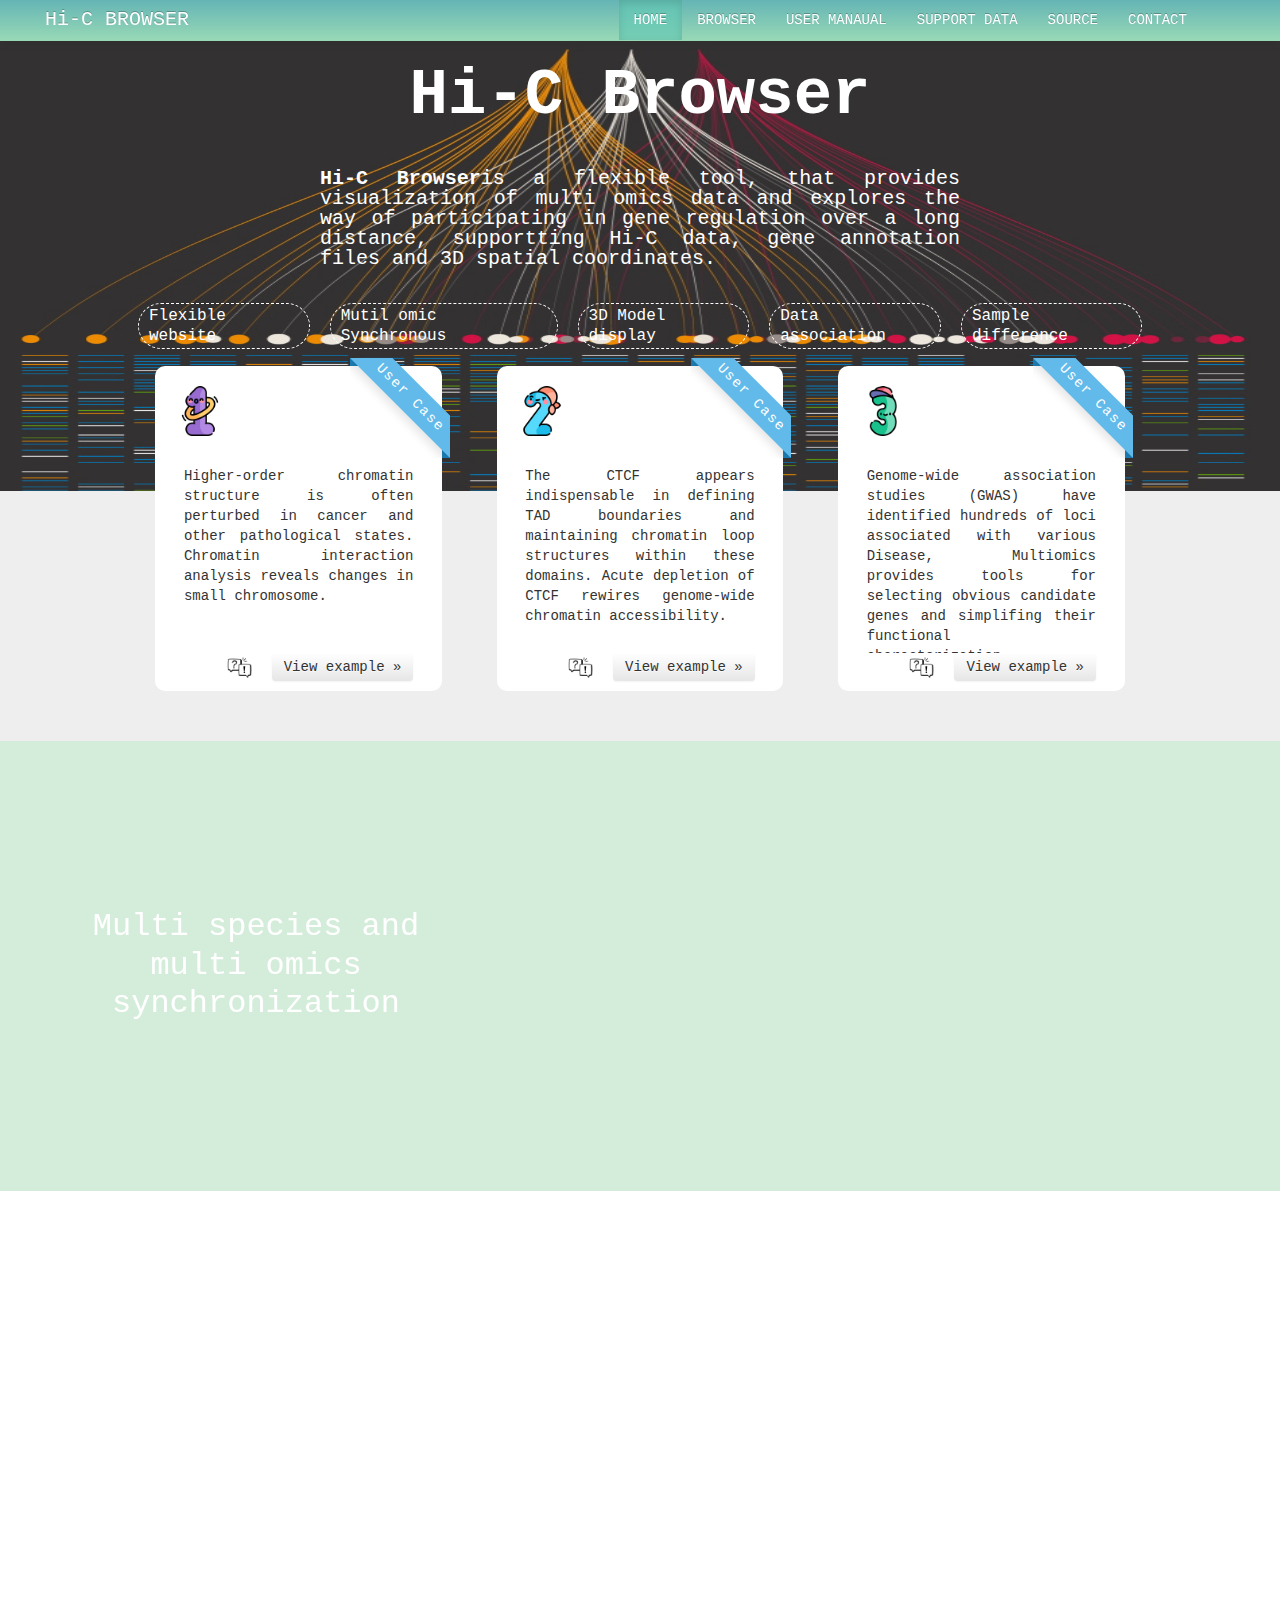
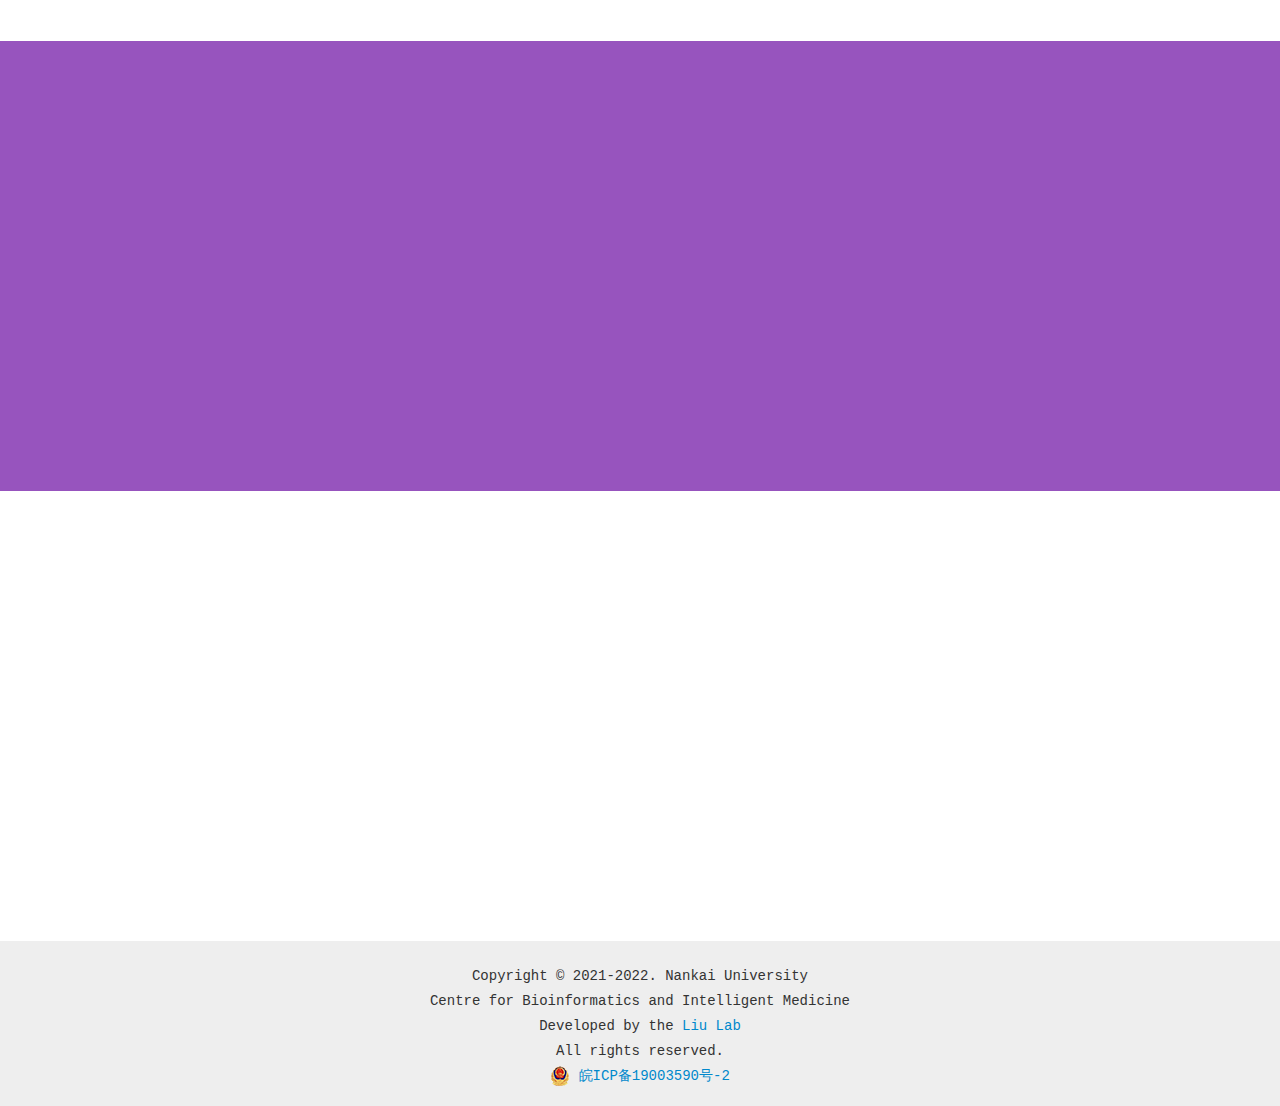
==== commit 8300515b: "20221205" ====
--- a/index.html
+++ b/index.html
@@ -4,7 +4,7 @@
 	<meta http-equiv="content-type" content="text/html; charset=UTF-8">
 	<title>Hi-C Browser: a Flexible and Synchronous Multi Omics Browser </title>
 	<meta name="description" content="A new JavaScript library. It processes lists and produces Venn diagrams. It handles up to six input lists and presents results using classical or Edwards-Venn layouts. User interactions can be controlled and customized. Finally, jvenn can easily be embeded in a web page, allowing to have dynamic Venn diagrams."> 
-	
+	<link href="img/favicon.ico" rel="shortcut icon">
 	<meta name="viewport" content="width=device-width,initial-scale=1.0, minimum-scale=1.0, maximum-scalable=no"/>
 	<!-- Les styles -->
 	<link href="css/bootstrap.css" rel="stylesheet" media="screen">
@@ -72,15 +72,15 @@
 			</div>
 			<div class="area1-cases">
 				<div class="case">
+					<span></span>
 					<div class="case-index">
 						<img src="./img/1.png" alt="" class="src">
 					</div>
 					<div class="case-info">
-
 						<br>
-						Chromatin interaction analysis reveals changes in small chromosome and telomere clustering between epithelial and breast cancer cells.
+						Higher-order chromatin structure is often perturbed in cancer and other pathological states.
+						Chromatin interaction analysis reveals changes in small chromosome.
 						<hr>
-						Genome biology, 2015, 16(1): 1-14.
 					</div>
 					<div class="case-go">
 						<div class="case-tooltip" title="Read the user manual first!">
@@ -90,6 +90,7 @@
 					</div>
 				</div>
 				<div class="case">
+					<span></span>
 					<div class="case-index">
 						<img src="./img/2.png" alt="" class="src">
 					</div>
@@ -106,10 +107,12 @@
 					</div>
 				</div>
 				<div class="case">
+					<span></span>
 					<div class="case-index">
 						<img src="./img/3.png" alt="" class="src">
 					</div>
 					<div class="case-info">
+						<br>
 						Genome-wide association studies (GWAS) have identified hundreds of loci associated with	various Disease,
 						Multiomics provides tools for selecting obvious candidate genes and simplifing their functional characterization.
 					</div>
--- a/css/docs.css
+++ b/css/docs.css
@@ -266,8 +266,47 @@
   display: flex;
   flex-direction: column;
   transition: transform 0.5s ease-in-out;
-}
-
+  transform: translate(0,0);
+}
+
+.case span{
+  position: absolute;
+  top: -8px;
+  width: 100px;
+  height: 100px;
+  right: -8px;
+  display: flex;
+  justify-content: center;
+  align-items: center;
+  transform: translate(0,0);
+  overflow: hidden;
+}
+.case span::before{
+  content: "User Case";
+  position: absolute;
+  width: 140%;
+  height: 30px;
+  background: #62baea;
+  transform: rotate(45deg) translateY(-15px);
+  display: flex;
+  align-items: center;
+  justify-content: center;
+  color: #fff;
+  letter-spacing: 0.1rem;
+  box-shadow: 0 5px 10px rgba(0, 0, 0, 0.1);
+}
+
+.case span::after{
+  content: "";
+  position: absolute;
+  bottom: 0;
+  right: 0;
+  width: 8px;
+  height: 8px;
+  background-color: #1c81b8;
+  z-index: -1;
+  box-shadow: -92px -92px #1c81b8;
+}
 .case:hover{
   transform: translateY(-10px);
 }
